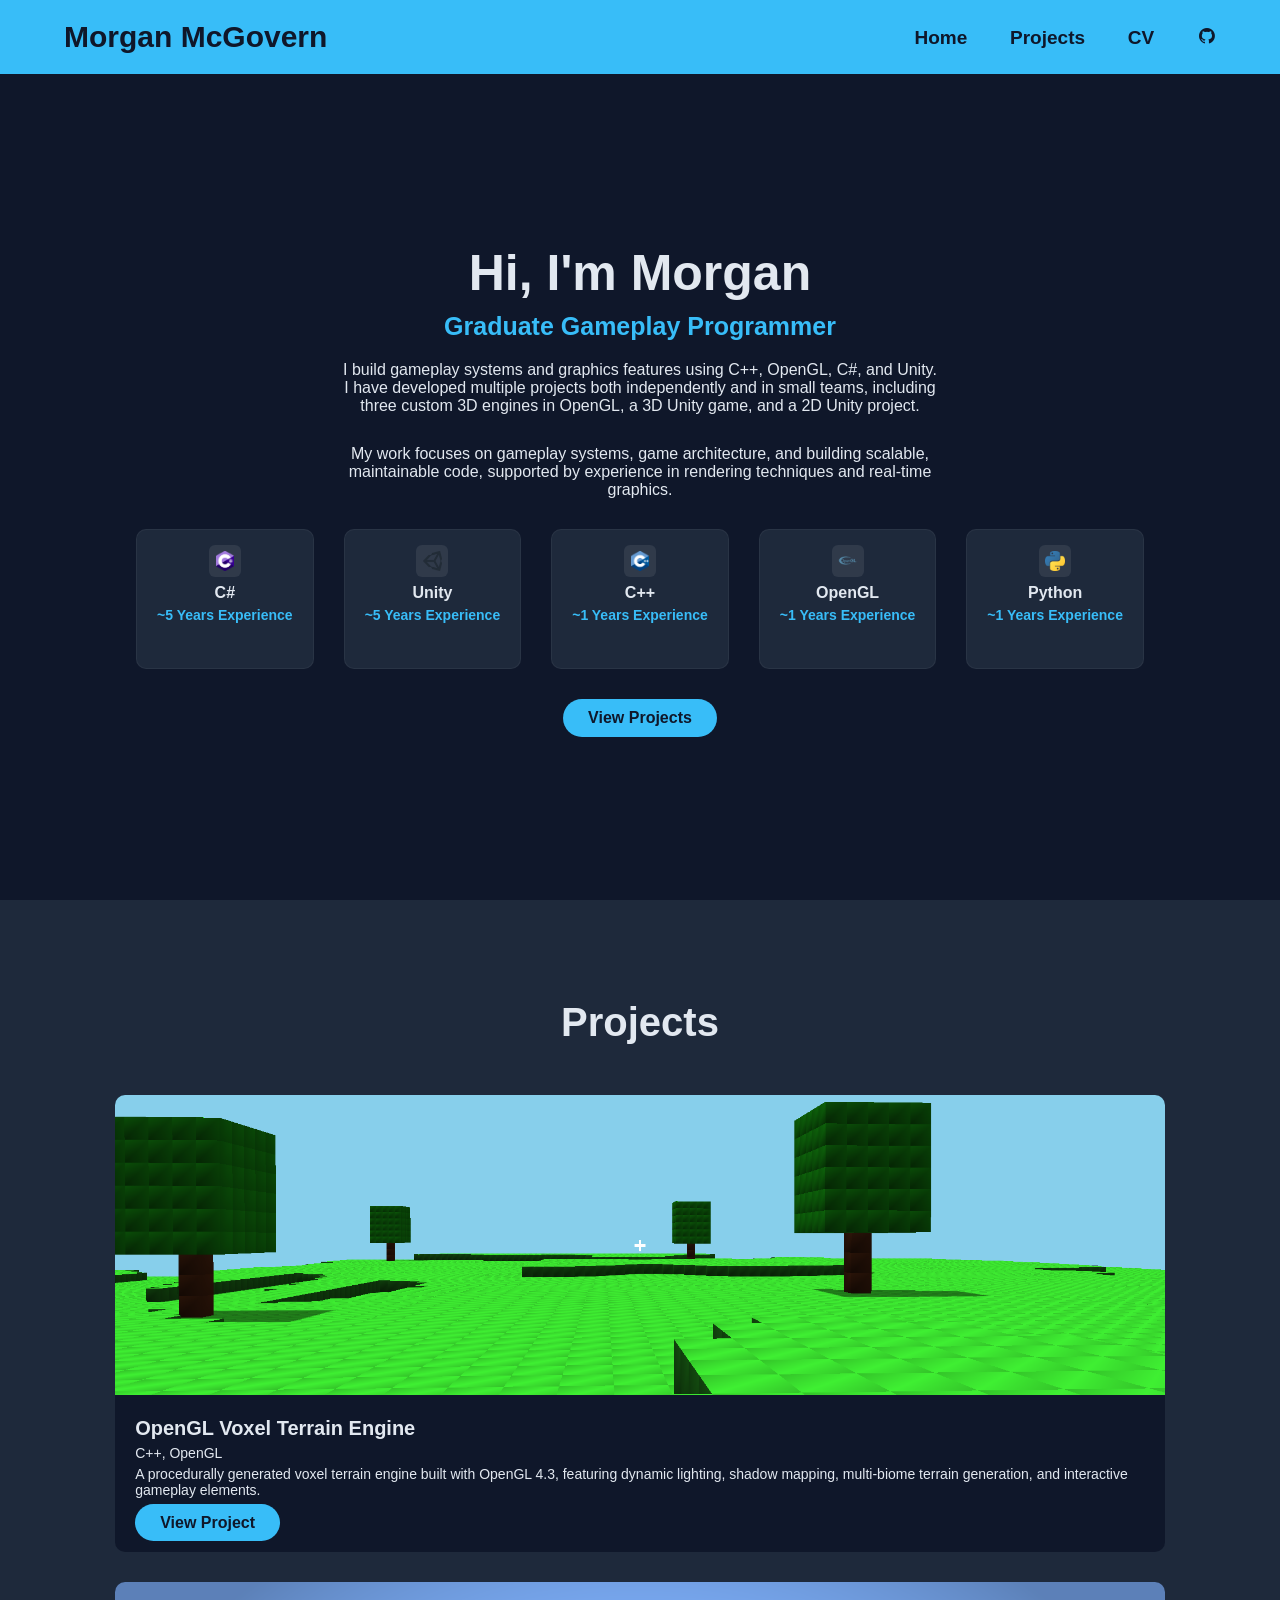
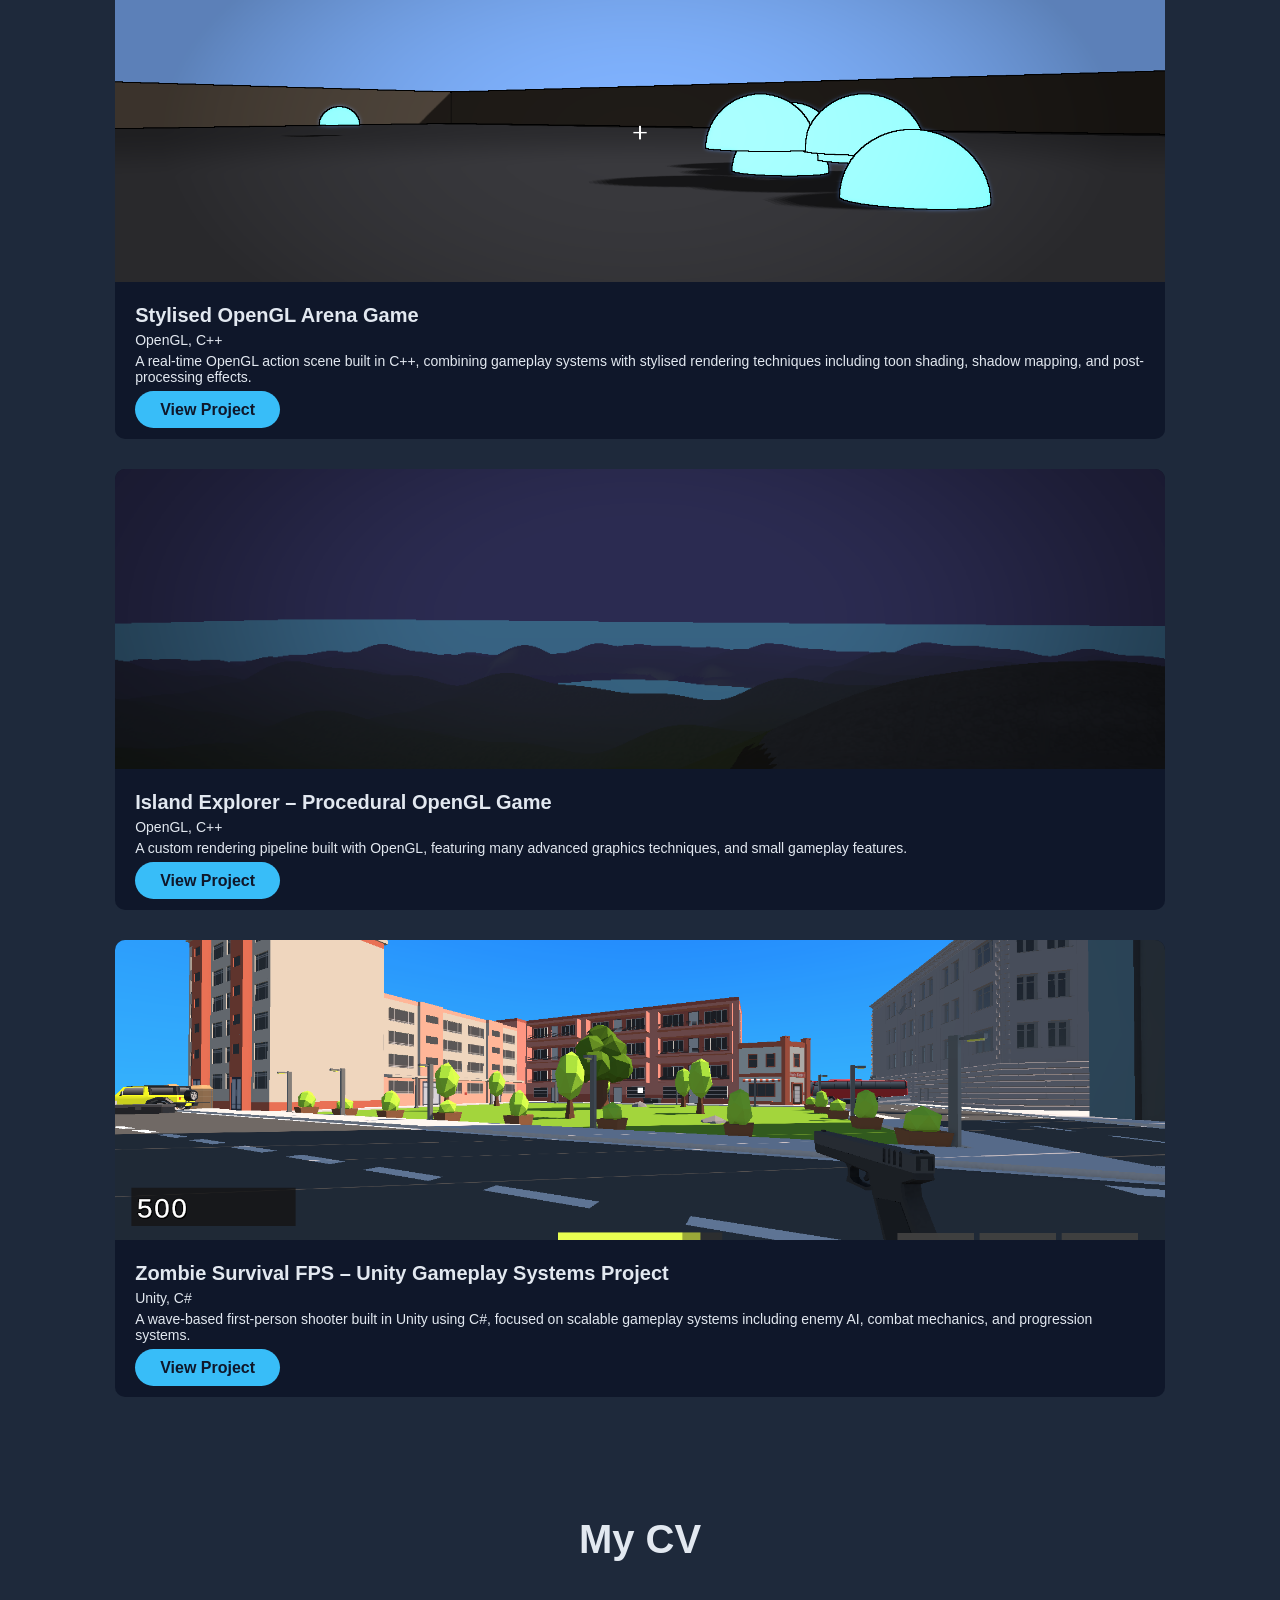
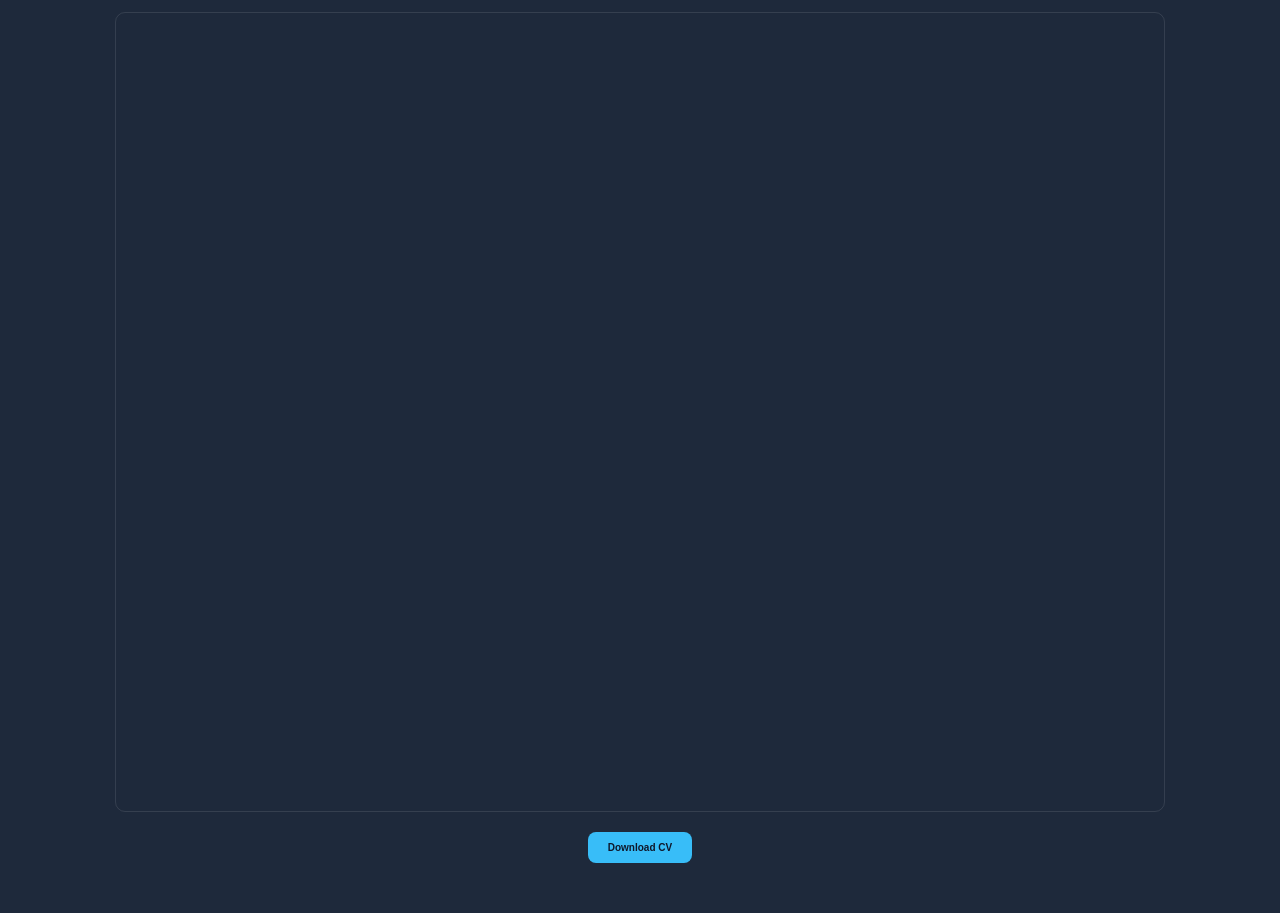
==== index.html @ 2451aa0e "First Push" ====
<!doctype html>
<html lang="en">
  <head>
    <meta charset="UTF-8" />
    <meta name="viewport" content="width=device-width, initial-scale=1.0" />
    <link
      href="https://unpkg.com/boxicons@2.1.4/css/boxicons.min.css"
      rel="stylesheet"
    />
    <link rel="stylesheet" href="style.css" />
    <title>Morgan McGovern - Portfolio</title>
  </head>
  <body>
    <header class="header">
      <a href="#home" class="logo">Morgan McGovern</a>

      <nav class="navbar">
        <a href="#home">Home</a>
        <a href="#projects">Projects</a>
        <a href="#CV">CV</a>

        <a href="https://github.com/morganmcg0404" target="_blank">
        <i class='bx bxl-github'></i>
        </a>

      </nav>
    </header>

    <section class="home" id="home">
      <div class="home-content">
        <h1>Hi, I'm Morgan</h1>
        <h3>Graduate Gameplay Programmer</h3>

        <p>
          I build gameplay systems and graphics features using C++, OpenGL, C#,
          and Unity. I have developed multiple projects both independently and
          in small teams, including three custom 3D engines in OpenGL, a 3D
          Unity game, and a 2D Unity project.
        </p>
        <p>
          My work focuses on gameplay systems, game architecture, and building
          scalable, maintainable code, supported by experience in rendering
          techniques and real-time graphics.
        </p>

        <div class="experience">
          <div class="exp-item">
            <img src="assets/csharp.png" alt="C# Logo">
            <h4>C#</h4>
            <p>~5 Years Experience</p>
          </div>
          <div class="exp-item">
            <img src="assets/unity.png" alt="Unity Logo">
            <h4>Unity</h4>
            <p>~5 Years Experience</p>
          </div>
          <div class="exp-item">
            <img src="assets/c++.png" alt="C++ Logo">
            <h4>C++</h4>
            <p>~1 Years Experience</p>
          </div>
          <div class="exp-item">
            <img src="assets/opengl.png" alt="OpenGL Logo">
            <h4>OpenGL</h4>
            <p>~1 Years Experience</p>
          </div>
          <div class="exp-item">
            <img src="assets/python.png" alt="Python Logo">
            <h4>Python</h4>
            <p>~1 Years Experience</p>
          </div>
        </div>

        <div class="btn-group">
          <a href="#projects" class="btn">View Projects</a>
        </div>
      </div>
    </section>

    <section class="projects" id="projects">
    <h2 class="heading">Projects</h2>

    <div class="projects-container">

        <div class="project-card">
            <img src="images/Voxel1.png" alt="Voxel Engine">
            <div class="project-info">
                <h3>OpenGL Voxel Terrain Engine</h3>
                <p>C++, OpenGL</p>
                <p>A procedurally generated voxel terrain engine built with OpenGL 4.3, featuring dynamic lighting, shadow mapping, multi-biome terrain generation, and interactive gameplay elements.</p>
                </br>
                <a href="voxel_engine.html" class="btn2">View Project</a>
            </div>
        </div>

        <div class="project-card">
            <img src="images/Wizard1.png" alt="Wizard Survival Game">
            <div class="project-info">
                <h3>Stylised OpenGL Arena Game</h3>
                <p>OpenGL, C++</p>
                <p>A real-time OpenGL action scene built in C++, combining gameplay systems with stylised rendering techniques including toon shading, shadow mapping, and post-processing effects.</p>
                </br>
                <a href="wizard_survival.html" class="btn2">View Project</a>
            </div>
        </div>

        <div class="project-card">
            <img src="images/Island2.png" alt="Island Explorer">
            <div class="project-info">
                <h3>Island Explorer – Procedural OpenGL Game</h3>
                <p>OpenGL, C++</p>
                <p>A custom rendering pipeline built with OpenGL, featuring many advanced graphics techniques, and small gameplay features.</p>
                </br>
                <a href="island_explorer.html" class="btn2">View Project</a>
            </div>
        </div>

        <div class="project-card">
            <img src="images/Zombie3.png" alt="Zombie Survival">
            <div class="project-info">
                <h3>Zombie Survival FPS – Unity Gameplay Systems Project</h3>
                <p>Unity, C#</p>
                <p>A wave-based first-person shooter built in Unity using C#, focused on scalable gameplay systems including enemy AI, combat mechanics, and progression systems.</p>
                </br>
                <a href="zombie_survival.html" class="btn2">View Project</a>
            </div>
        </div>

    </div>
</section>

<section id="cv" class="cv-section">

    <h2 class="heading">My CV</h2>

    <div class="cv-container">
        <iframe src="cv/Morgan McGovern CV.pdf"></iframe>
    </div>

    <div class="cv-download">
        <a href="cv/Morgan McGovern CV.pdf" download class="cv-btn">
            Download CV
        </a>
    </div>

</section>
  </body>
</html>
---- style.css ----
* {
    margin: 0;
    padding: 0;
    box-sizing: border-box;
    text-decoration: none;
    border: none;
    outline: none;
    scroll-behavior: smooth;
    font-family: -apple-system, sans-serif;
}

:root {
    --bg-color: #0f172a;        /* deep navy background */
    --snd-bg-color: #1e293b;    /* cards / sections */
    --text-color: #e2e8f0;      /* main text */
    --main-color: #38bdf8;      /* accent (cyan/blue) */
}

html {
    font-size: 62.5%;
    overflow-x: hidden;
}

body {
    background: var(--bg-color);
    color: var(--text-color);
}

section {
    min-height: 100vh;
    padding: 10rem 9% 2rem;
}

.header {
    position: fixed;
    width: 100%;
    top: 0;
    right: 0;
    z-index: 1000;
    display: flex;
    align-items: center;
    justify-content: space-between;
    padding: 2rem 5%;
    background: var(--main-color);
    backdrop-filter: blur(10px);
    transition: all 0.5s ease;
}

.logo {
    font-size: 3rem;
    color: var(--bg-color);
    font-weight: 700;
    cursor: pointer;
    transition: 0.3s ease;
}

.logo:hover {
    transform: scale(1.05);
}

.navbar a {
    font-size: 1.9rem;
    color: var(--bg-color);
    margin-left: 4rem;
    font-weight: 700;
    transition: 0.3s ease;
}

.navbar a:hover,
.navbar a.active {
    color: var(--text-color);
}

.home {
    display: flex;
    align-items: center;
    justify-content: center;
    text-align: center;
}

.home-content h1 {
    font-size: 5rem;
    margin-bottom: 1rem;
}

.home-content h3 {
    font-size: 2.5rem;
    margin-bottom: 2rem;
    color: var(--main-color);
}

.home-content p {
    font-size: 1.6rem;
    max-width: 600px;
    margin: 0 auto 3rem;
}

/* Tech stack badges */
.tech-stack {
    display: flex;
    flex-wrap: wrap;
    justify-content: center;
    gap: 1rem;
    margin-bottom: 3rem;
}

.tech-stack span {
    background: var(--main-color);
    color: var(--bg-color);
    padding: 0.8rem 1.5rem;
    border-radius: 2rem;
    font-size: 1.4rem;
    transition: 0.3s ease;
}

.tech-stack span:hover {
    background: var(--text-color);
    color: var(--bg-color);
}

/* Buttons */
.btn-group {
    display: flex;
    justify-content: center;
    gap: 2rem;
}

.btn {
    padding: 1rem 2.5rem;
    background: var(--main-color);
    color: var(--bg-color);
    font-size: 1.6rem;
    border-radius: 3rem;
    font-weight: 600;
    transition: 0.3s ease;
}

.experience {
    display: flex;
    justify-content: center;
    gap: 3rem;
    margin: 2rem 0 3rem;
    flex-wrap: wrap;
}

.exp-item {
    text-align: center;
    padding: 1.5rem 2rem;
    background: var(--snd-bg-color);
    border-radius: 1rem;
    min-width: 120px;
    transition: 0.3s ease;
}

.exp-item h4 {
    font-size: 1.6rem;
    margin-bottom: 0.5rem;
}

.exp-item p {
    font-size: 1.4rem;
    color: var(--main-color);
    font-weight: bold;
}

.exp-item:hover {
    transform: translateY(-5px);
    background: var(--main-color);
    color: var(--bg-color);
}

.exp-item:hover p {
    color: var(--bg-color);
}

.exp-item i {
    font-size: 3rem;
    margin-bottom: 0.5rem;
    color: var(--main-color);
}

.exp-item img {
    width: 32px;
    height: 32px;
    object-fit: contain;
    margin-bottom: 0.5rem;
}

.exp-item:hover i {
    color: var(--bg-color);
}

.exp-item,
.tech-stack span {
    border: 1px solid rgba(255, 255, 255, 0.05);
}

.btn:hover {
    background: var(--main-color);
    color: #0f172a;
}

.exp-item img {
    width: 32px;
    height: 32px;
    object-fit: contain;
    margin-bottom: 0.5rem;

    background: rgba(255, 255, 255, 0.08);
    padding: 6px;
    border-radius: 6px;
}

.projects {
    background: var(--snd-bg-color);
}

.heading {
    text-align: center;
    font-size: 4rem;
    margin-bottom: 5rem;
}

.projects-container {
    display: grid;
    grid-template-columns: 1fr; /* one item per row */
    gap: 3rem;
}

.project-card {
    background: var(--bg-color);
    border-radius: 1rem;
    overflow: hidden;
    transition: 0.3s ease;
}

.project-card img {
    width: 100%;
    height: 300px;
    object-fit: cover;
}

.project-info {
    padding: 2rem;
}

.project-info h3 {
    font-size: 2rem;
}

.project-info p {
    font-size: 1.4rem;
    margin: 0.5rem 0;
}

.project-card:hover {
    transform: translateY(-10px);
}

.btn2 {
    padding: 1rem 2.5rem;
    background: var(--main-color);
    color: var(--bg-color);
    font-size: 1.6rem;
    border-radius: 3rem;
    font-weight: 600;
    transition: 0.3s ease;
}

.btn2:hover {
    background: var(--main-color);
    color: #0f172a;
}

.project-page {
    max-width: 1000px;
    margin: auto;
    padding: 12rem 2rem 5rem;
}

.project-title {
    font-size: 4rem;
    text-align: center;
    margin-bottom: 2rem;
}

.project-description {
    text-align: center;
    font-size: 1.6rem;
    margin-bottom: 2rem;
}

.project-tech {
    display: flex;
    justify-content: center;
    gap: 1rem;
    margin-bottom: 3rem;
}

.project-tech span {
    background: var(--main-color);
    padding: 0.5rem 1.5rem;
    border-radius: 2rem;
    font-size: 1.3rem;
}

/* Video */
.project-video video {
    width: 100%;
    border-radius: 1rem;
    margin-bottom: 3rem;
}

/* Screenshots */
.project-screenshots {
    display: grid;
    grid-template-columns: repeat(auto-fit, minmax(250px, 1fr));
    gap: 1rem;
    margin-bottom: 4rem;
}

.project-screenshots img {
    width: 100%;
    border-radius: 1rem;
}

/* Details */
.project-details h2 {
    font-size: 3rem;
    margin-bottom: 2rem;
}

.project-details h3 {
    font-size: 2rem;
    margin-top: 2rem;
}

.project-details p,
.project-details li {
    font-size: 1.5rem;
    margin-top: 1rem;
}

.project-top {
    display: grid;
    grid-template-columns: 1fr 1fr;
    gap: 4rem;
    align-items: start;
    margin-bottom: 4rem;
}

/* Left side text */
.project-text h1 {
    font-size: 3.5rem;
    margin-bottom: 1rem;
}

.project-text p {
    font-size: 1.5rem;
    margin-bottom: 1.5rem;
}

.project-text ul {
    padding-left: 2rem;
}

.project-text li {
    margin-bottom: 0.5rem;
    font-size: 1.5rem;
}

/* YouTube embed */
.project-video iframe {
    width: 100%;
    height: 315px;
    border-radius: 1rem;
}

.project-text,
.project-details {
    background: var(--snd-bg-color);
    padding: 2.5rem;
    border-radius: 1.5rem;
    border: 1px solid rgba(255, 255, 255, 0.05);
}

.project-text h3,
.project-details h3 {
    position: relative;
    padding-left: 1.5rem;
    margin-top: 2rem;
}

.project-text h3::before,
.project-details h3::before {
    content: "";
    position: absolute;
    left: 0;
    top: 50%;
    transform: translateY(-50%);
    width: 4px;
    height: 70%;
    background: var(--main-color);
    border-radius: 2px;
}

.project-text p,
.project-details p {
    line-height: 1.7;
    color: #cbd5e1;
}

.project-text ul {
    list-style: none;
    padding-left: 0;
    margin-top: 1rem;
}

.project-text ul li {
    position: relative;
    padding-left: 2rem;
    margin-bottom: 0.8rem;
}

.project-text ul li::before {
    content: "▶";
    position: absolute;
    left: 0;
    color: var(--main-color);
    font-size: 1.2rem;
}

.project-tech span {
    background: rgba(56, 189, 248, 0.1);
    border: 1px solid rgba(56, 189, 248, 0.3);
    color: var(--main-color);
    padding: 0.6rem 1.5rem;
    border-radius: 2rem;
    font-size: 1.3rem;
}

.project-video iframe {
    width: 100%;
    height: 320px;
    border-radius: 1.5rem;
    border: 1px solid rgba(255, 255, 255, 0.1);
}

.project-video {
    box-shadow: 0 0 40px rgba(56, 189, 248, 0.1);
}

.project-screenshots img {
    transition: 0.3s ease;
    cursor: pointer;
}

.project-screenshots img:hover {
    transform: scale(1.03);
}

.project-details h3 {
    margin-top: 3rem;
}

.project-details ul {
    margin-top: 1rem;
    padding-left: 2rem;
}

.project-details h3 {
    border-bottom: 1px solid rgba(255,255,255,0.08);
    padding-bottom: 0.5rem;
}

/* Lightbox background */
.lightbox {
    display: none;
    position: fixed;
    z-index: 2000;
    padding-top: 5rem;
    left: 0;
    top: 0;
    width: 100%;
    height: 100%;
    background-color: rgba(0,0,0,0.9);
}

.lightbox-content {
    display: block;
    margin: auto;
    max-width: 80%;
    max-height: 80%;
    border-radius: 1rem;

    opacity: 1;
    transition: opacity 0.15s ease;
}

/* Fade-out state */
.lightbox-content.fade-out {
    opacity: 0;
}

/* Close button */
.close {
    position: absolute;
    top: 20px;
    right: 40px;
    color: white;
    font-size: 4rem;
    cursor: pointer;
}

/* Arrows */
.prev, .next {
    position: absolute;
    top: 50%;
    font-size: 3rem;
    color: white;
    cursor: pointer;
    padding: 1rem;
    user-select: none;
}

.prev { left: 20px; }
.next { right: 20px; }

/* Hover effect on thumbnails */
.project-screenshots img {
    cursor: pointer;
    transition: 0.3s;
}

.project-screenshots img:hover {
    transform: scale(1.05);
}

.project-links {
    margin-top: 1.5rem;
    display: flex;
    justify-content: center;
}

.github-btn {
    display: inline-flex;
    align-items: center;
    gap: 0.8rem;

    padding: 0.8rem 1.6rem;
    border-radius: 0.8rem;

    background: rgba(255, 255, 255, 0.05);
    color: var(--text-color);
    font-size: 1.4rem;
    font-weight: 600;

    border: 1px solid rgba(255, 255, 255, 0.1);
    transition: 0.3s ease;
}

.github-btn i {
    font-size: 1.8rem;
}

/* Hover effect */
.github-btn:hover {
    background: var(--main-color);
    color: #0f172a;
    transform: translateY(-2px);
}

.cv-section {
    padding: 10rem 9% 5rem;
    background: var(--snd-bg-color);
}

.cv-container {
    width: 100%;
    height: 800px;
    margin-top: 3rem;
    border-radius: 1rem;
    overflow: hidden;
    border: 1px solid rgba(255,255,255,0.1);
}

.cv-container iframe {
    width: 100%;
    height: 100%;
    border: none;
}

/* Download button */
.cv-download {
    display: flex;
    justify-content: center;
    margin-top: 2rem;
}

.cv-btn {
    padding: 1rem 2rem;
    background: var(--main-color);
    color: #0f172a;
    border-radius: 0.8rem;
    font-weight: 600;
    transition: 0.3s;
}

.cv-btn:hover {
    transform: scale(1.05);
}
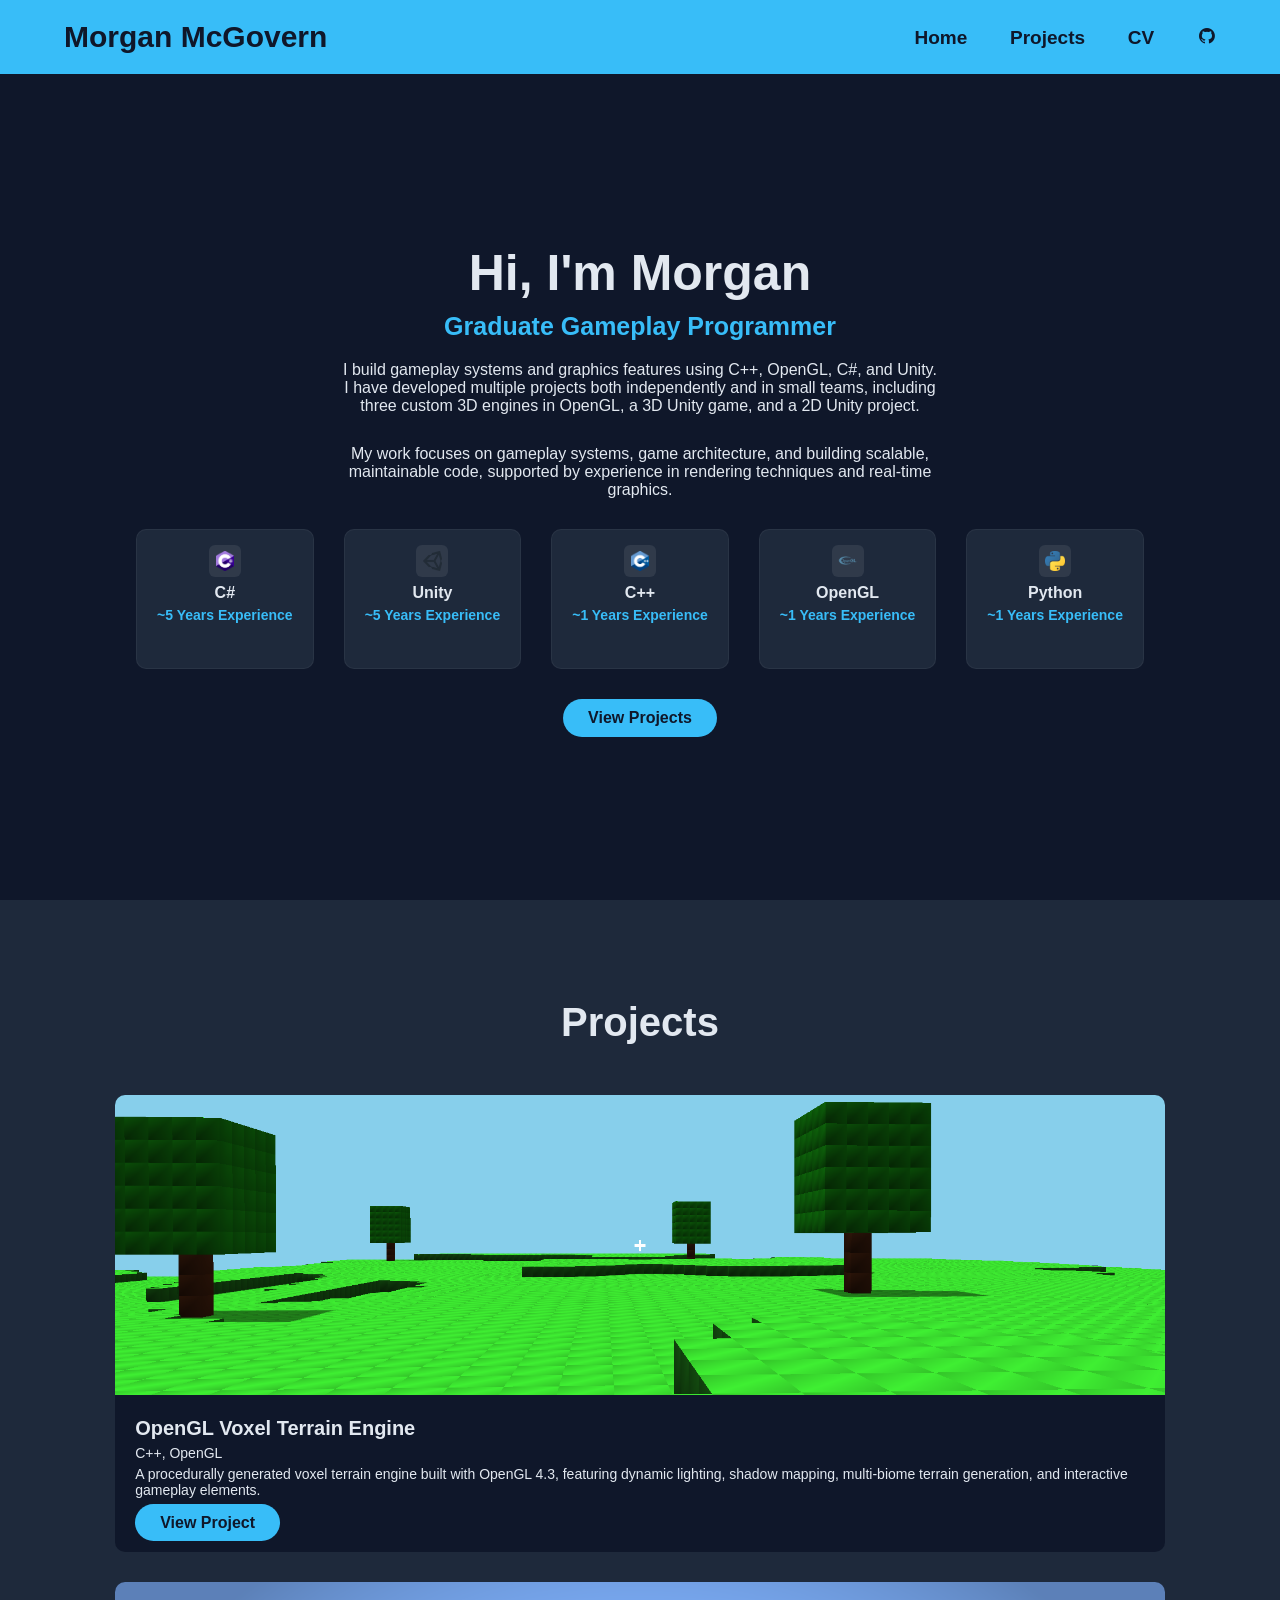
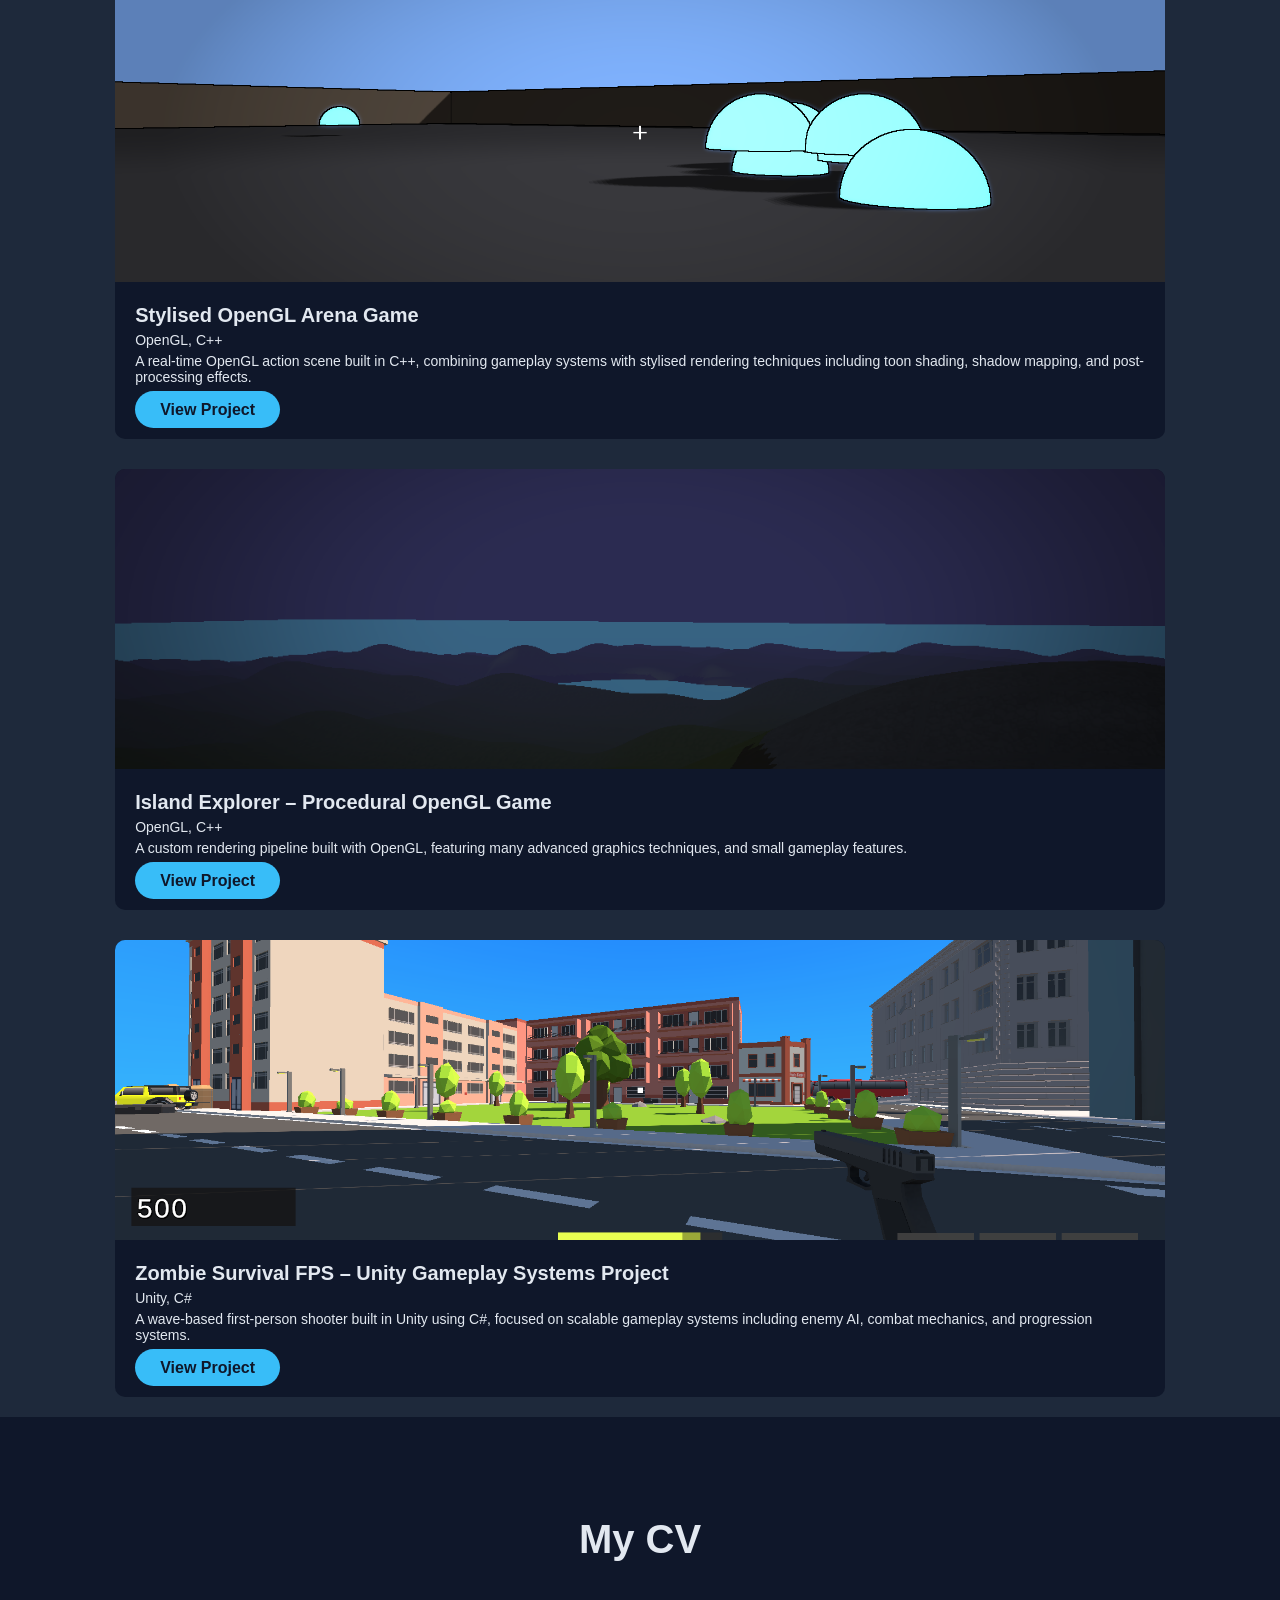
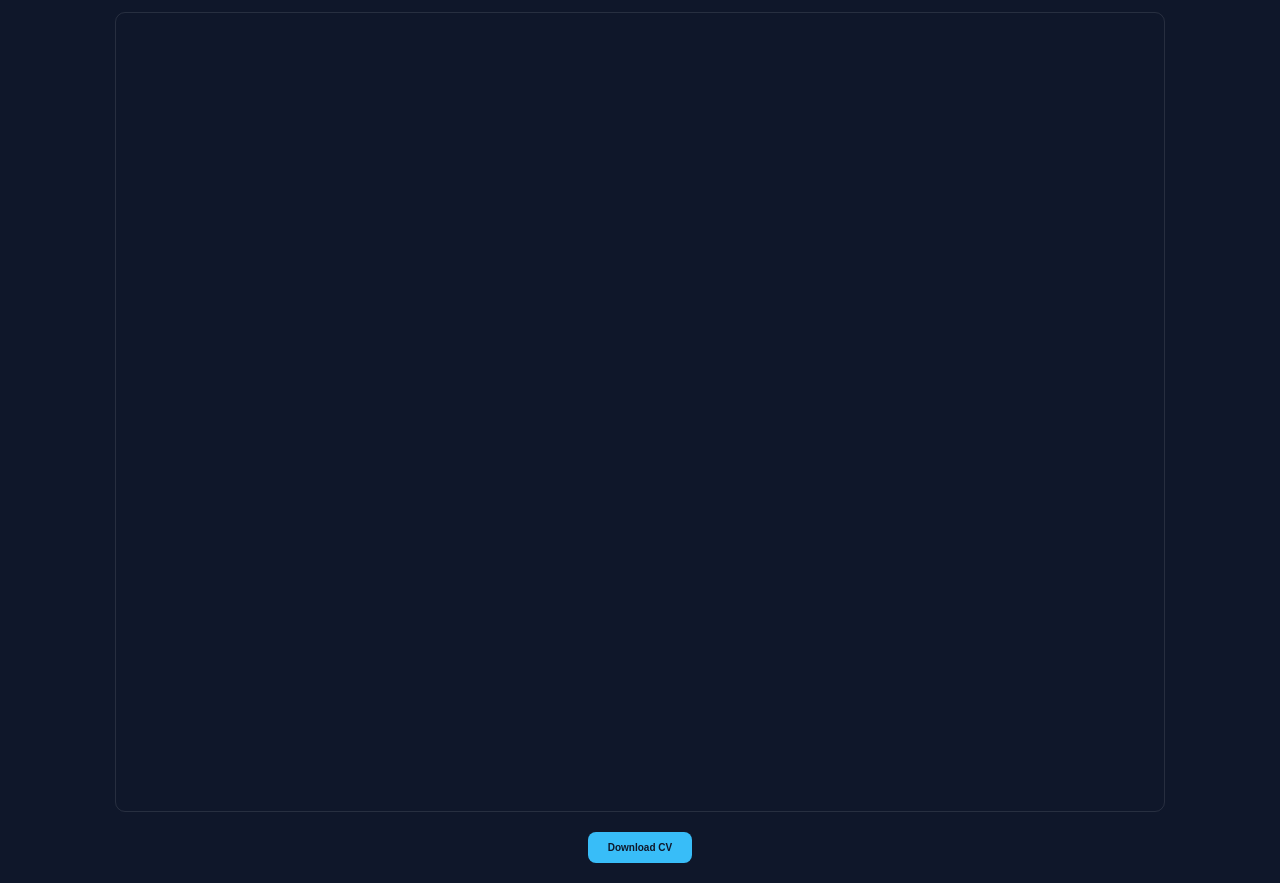
==== commit 522859aa: "Update" ====
--- a/index.html
+++ b/index.html
@@ -17,7 +17,7 @@
       <nav class="navbar">
         <a href="#home">Home</a>
         <a href="#projects">Projects</a>
-        <a href="#CV">CV</a>
+        <a href="#cv">CV</a>
 
         <a href="https://github.com/morganmcg0404" target="_blank">
         <i class='bx bxl-github'></i>
@@ -129,7 +129,7 @@
     </div>
 </section>
 
-<section id="cv" class="cv-section">
+<section id="cv" class="cv">
 
     <h2 class="heading">My CV</h2>
 
--- a/style.css
+++ b/style.css
@@ -304,8 +304,9 @@
     font-size: 1.3rem;
 }
 
-/* Video */
 .project-video video {
+    display: flex;
+    justify-content: center;
     width: 100%;
     border-radius: 1rem;
     margin-bottom: 3rem;
@@ -342,7 +343,8 @@
 }
 
 .project-top {
-    display: grid;
+    display: flex;
+    flex-direction: column;
     grid-template-columns: 1fr 1fr;
     gap: 4rem;
     align-items: start;
@@ -369,11 +371,10 @@
     font-size: 1.5rem;
 }
 
-/* YouTube embed */
 .project-video iframe {
     width: 100%;
-    height: 315px;
-    border-radius: 1rem;
+    aspect-ratio: 16 / 9;
+    height: auto;
 }
 
 .project-text,
@@ -446,10 +447,6 @@
     border: 1px solid rgba(255, 255, 255, 0.1);
 }
 
-.project-video {
-    box-shadow: 0 0 40px rgba(56, 189, 248, 0.1);
-}
-
 .project-screenshots img {
     transition: 0.3s ease;
     cursor: pointer;
@@ -608,4 +605,20 @@
 
 .cv-btn:hover {
     transform: scale(1.05);
+}
+
+@media (max-width: 768px) {
+    .project-top {
+        flex-direction: column;
+        gap: 2rem;
+    }
+
+    .project-text,
+    .project-video {
+        width: 100%;
+    }
+
+    section {
+        padding: 8rem 5% 2rem;
+    }
 }
